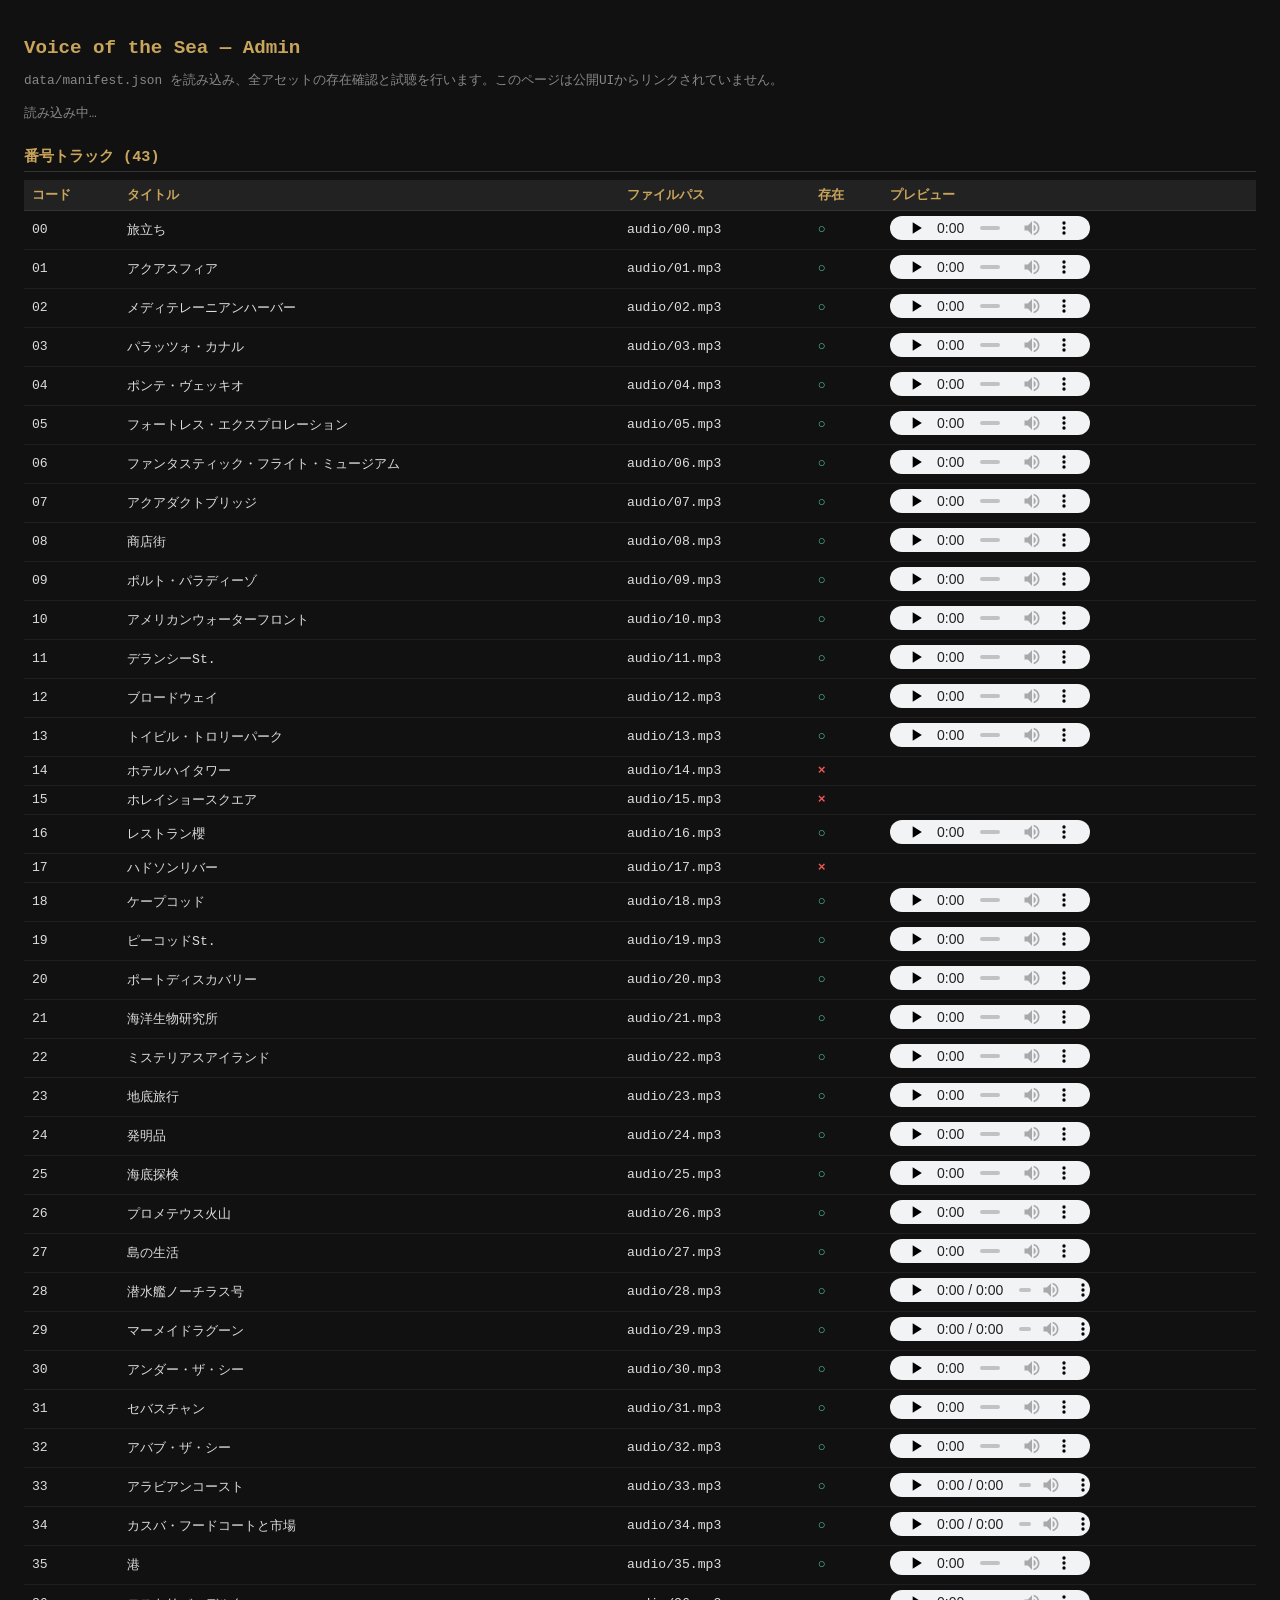
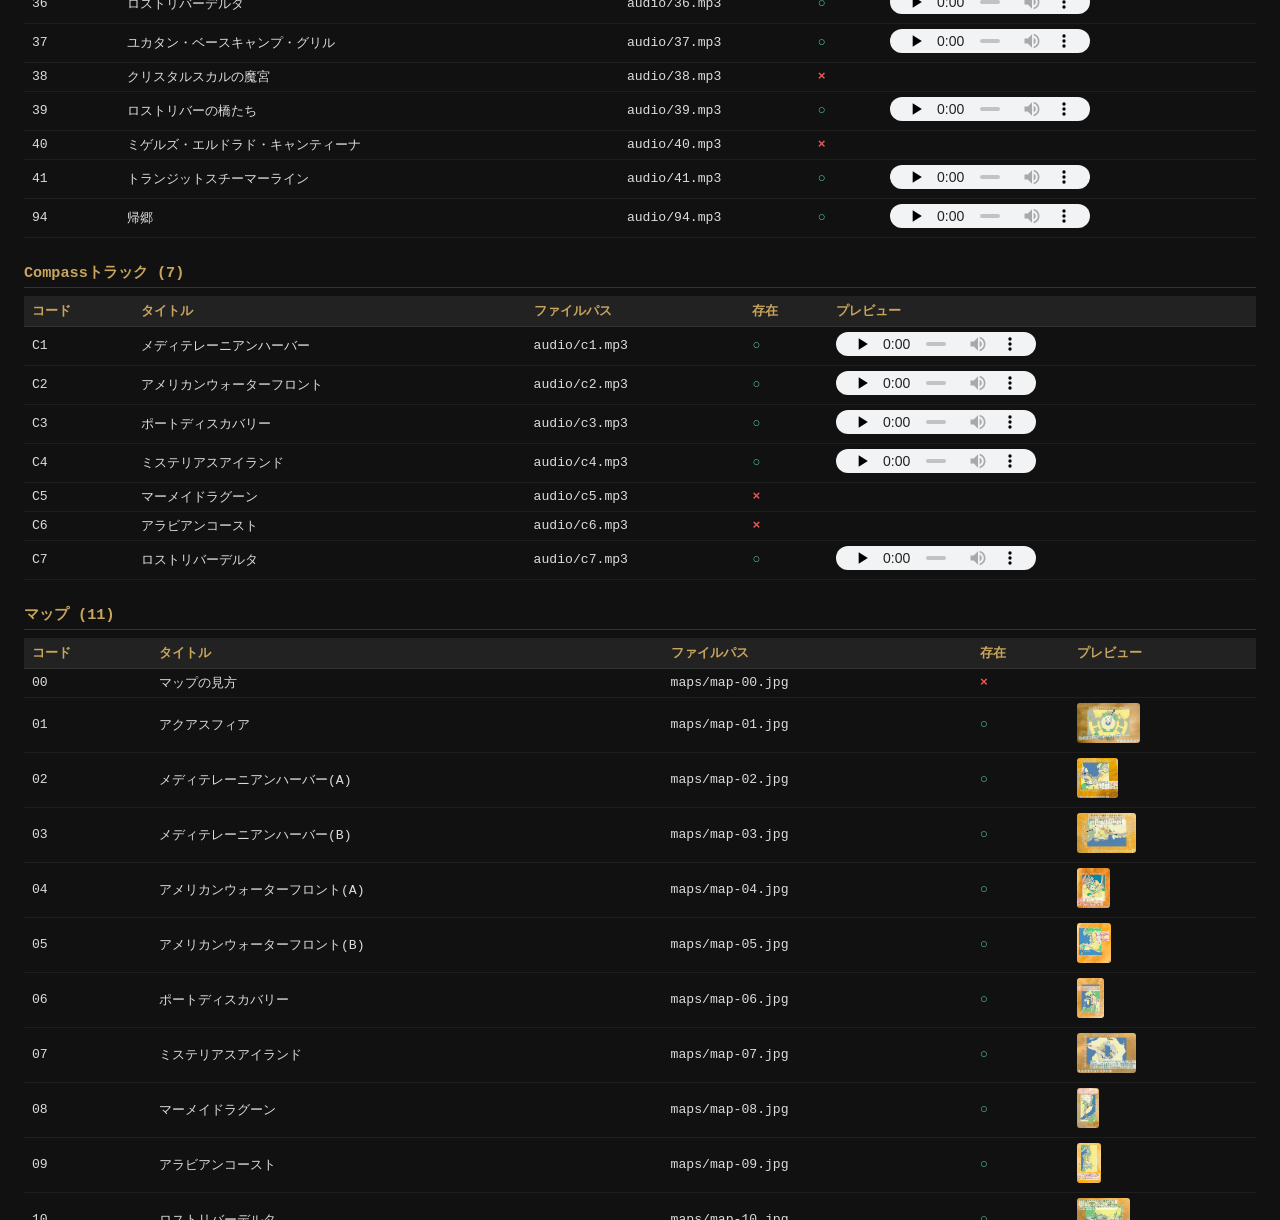
==== admin.html @ 8a2cfa46 "Voice of the Sea 音声ガイドWebアプリ 初版 マップ閲覧+番号入力の2タブ構成、PWAオフライン対応。  Co-Authored-By: Claude Fable 5 <norepl" ====
<!DOCTYPE html>
<html lang="ja">
<head>
  <meta charset="UTF-8">
  <meta name="viewport" content="width=device-width, initial-scale=1.0">
  <title>Admin — Voice of the Sea</title>
  <style>
    body { font-family: monospace; background: #111; color: #ddd; padding: 16px; }
    h1 { color: #c9a55c; font-size: 1.2rem; margin-bottom: 4px; }
    p  { color: #888; font-size: 0.8rem; margin-bottom: 16px; }
    table { border-collapse: collapse; width: 100%; font-size: 0.82rem; }
    th { text-align: left; padding: 6px 8px; background: #222; color: #c9a55c; border-bottom: 1px solid #333; }
    td { padding: 5px 8px; border-bottom: 1px solid #1e1e1e; vertical-align: middle; }
    tr:hover td { background: #1a1a1a; }
    .ok  { color: #5c9; font-weight: bold; }
    .err { color: #e55; font-weight: bold; }
    .chk { color: #888; }
    audio { height: 24px; width: 200px; }
    h2 { color: #c9a55c; font-size: 0.95rem; margin: 24px 0 8px; border-bottom: 1px solid #333; padding-bottom: 4px; }
    .legend { font-size: 0.75rem; color: #666; margin-bottom: 8px; }
  </style>
</head>
<body>
  <h1>Voice of the Sea — Admin</h1>
  <p>data/manifest.json を読み込み、全アセットの存在確認と試聴を行います。このページは公開UIからリンクされていません。</p>
  <div id="root"><p class="chk">読み込み中…</p></div>
  <script>
  (async () => {
    const root = document.getElementById('root');
    let manifest;
    try {
      const r = await fetch('data/manifest.json');
      if (!r.ok) throw new Error('HTTP ' + r.status);
      manifest = await r.json();
    } catch (e) {
      root.innerHTML = '<p style="color:#e55">manifest.json の読み込み失敗: ' + e.message + '</p>';
      return;
    }

    async function check(url) {
      try {
        const r = await fetch(url, { method: 'HEAD' });
        return r.ok;
      } catch { return false; }
    }

    function row(code, title, file, isAudio) {
      const tr = document.createElement('tr');
      const tdCode  = document.createElement('td'); tdCode.textContent  = code;
      const tdTitle = document.createElement('td'); tdTitle.textContent = title;
      const tdFile  = document.createElement('td'); tdFile.textContent  = file;
      const tdChk   = document.createElement('td'); tdChk.textContent  = '確認中…'; tdChk.className = 'chk';
      const tdPlay  = document.createElement('td');
      tr.append(tdCode, tdTitle, tdFile, tdChk, tdPlay);

      check(file).then(ok => {
        tdChk.textContent = ok ? '○' : '×';
        tdChk.className   = ok ? 'ok' : 'err';
        if (ok && isAudio) {
          const a = document.createElement('audio');
          a.src = file; a.controls = true; a.preload = 'none';
          tdPlay.appendChild(a);
        } else if (ok && !isAudio) {
          const img = document.createElement('img');
          img.src = file; img.style.height = '40px'; img.style.borderRadius = '3px';
          tdPlay.appendChild(img);
        }
      });
      return tr;
    }

    function section(title, rows) {
      const h2 = document.createElement('h2'); h2.textContent = title;
      const tbl = document.createElement('table');
      const thead = tbl.createTHead();
      const hr = thead.insertRow();
      ['コード','タイトル','ファイルパス','存在','プレビュー'].forEach(t => {
        const th = document.createElement('th'); th.textContent = t; hr.appendChild(th);
      });
      const tb = tbl.createTBody();
      rows.forEach(r => tb.appendChild(r));
      root.appendChild(h2);
      root.appendChild(tbl);
    }

    section('番号トラック (' + manifest.tracks.length + ')',
      manifest.tracks.map(t => row(t.code, t.title, t.file, true)));

    section('Compassトラック (' + manifest.compass.length + ')',
      manifest.compass.map(t => row(t.code, t.title, t.file, true)));

    section('マップ (' + manifest.maps.length + ')',
      manifest.maps.map(m => row(m.id, m.title, m.file, false)));
  })();
  </script>
</body>
</html>
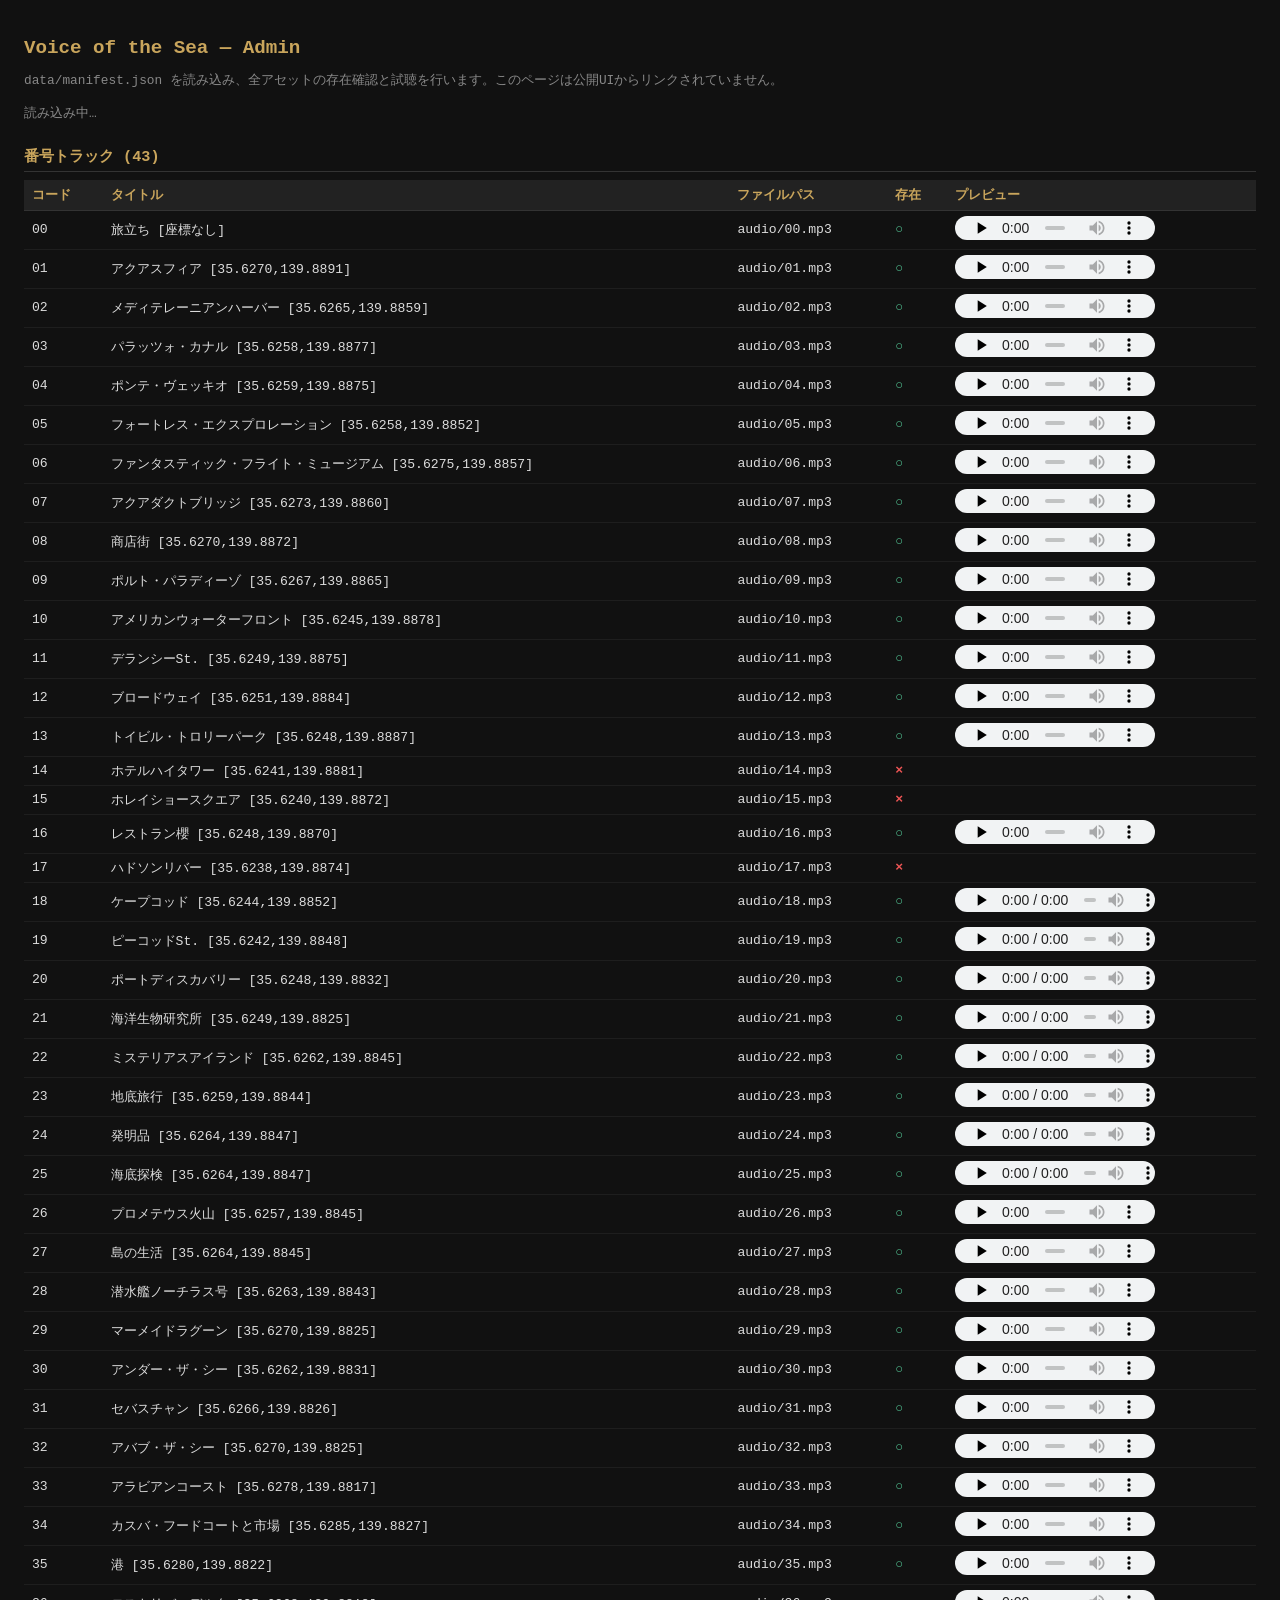
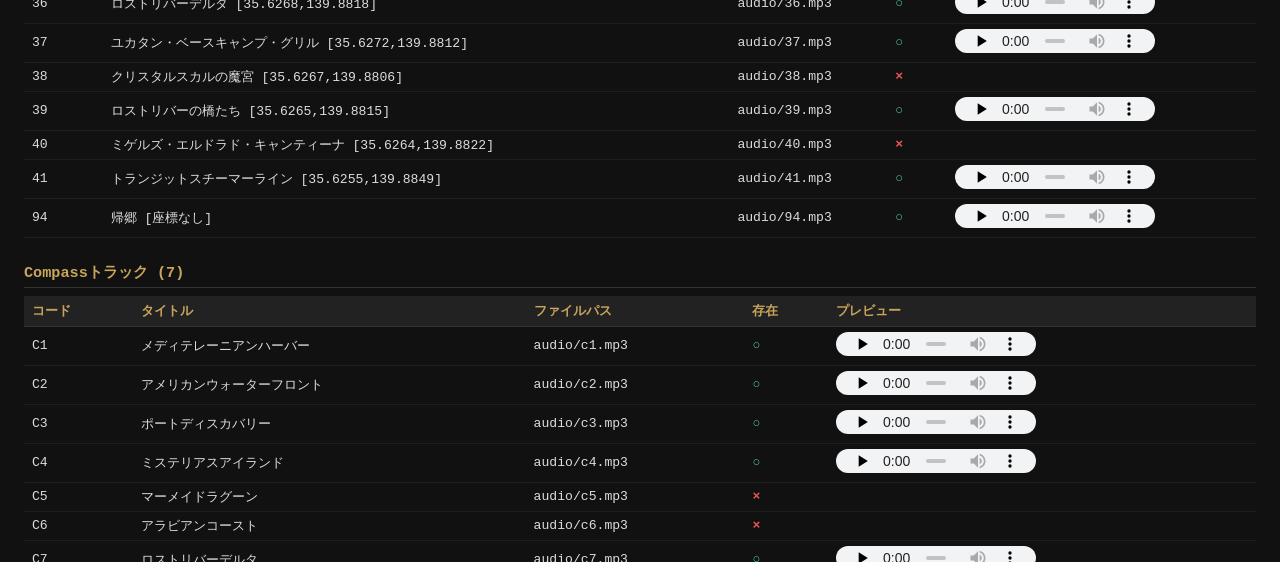
==== commit 11202a26: "マップをLeaflet/OpenStreetMapのインタラクティブ地図に置き換え - 既存の絵地図11枚と関連UI(チップ・画像表示)を削除 - vendor/leafletにLeaflet 1.9" ====
--- a/admin.html
+++ b/admin.html
@@ -84,13 +84,10 @@
     }
 
     section('番号トラック (' + manifest.tracks.length + ')',
-      manifest.tracks.map(t => row(t.code, t.title, t.file, true)));
+      manifest.tracks.map(t => row(t.code, t.title + (typeof t.lat === 'number' ? ` [${t.lat.toFixed(4)},${t.lng.toFixed(4)}]` : ' [座標なし]'), t.file, true)));
 
     section('Compassトラック (' + manifest.compass.length + ')',
       manifest.compass.map(t => row(t.code, t.title, t.file, true)));
-
-    section('マップ (' + manifest.maps.length + ')',
-      manifest.maps.map(m => row(m.id, m.title, m.file, false)));
   })();
   </script>
 </body>
